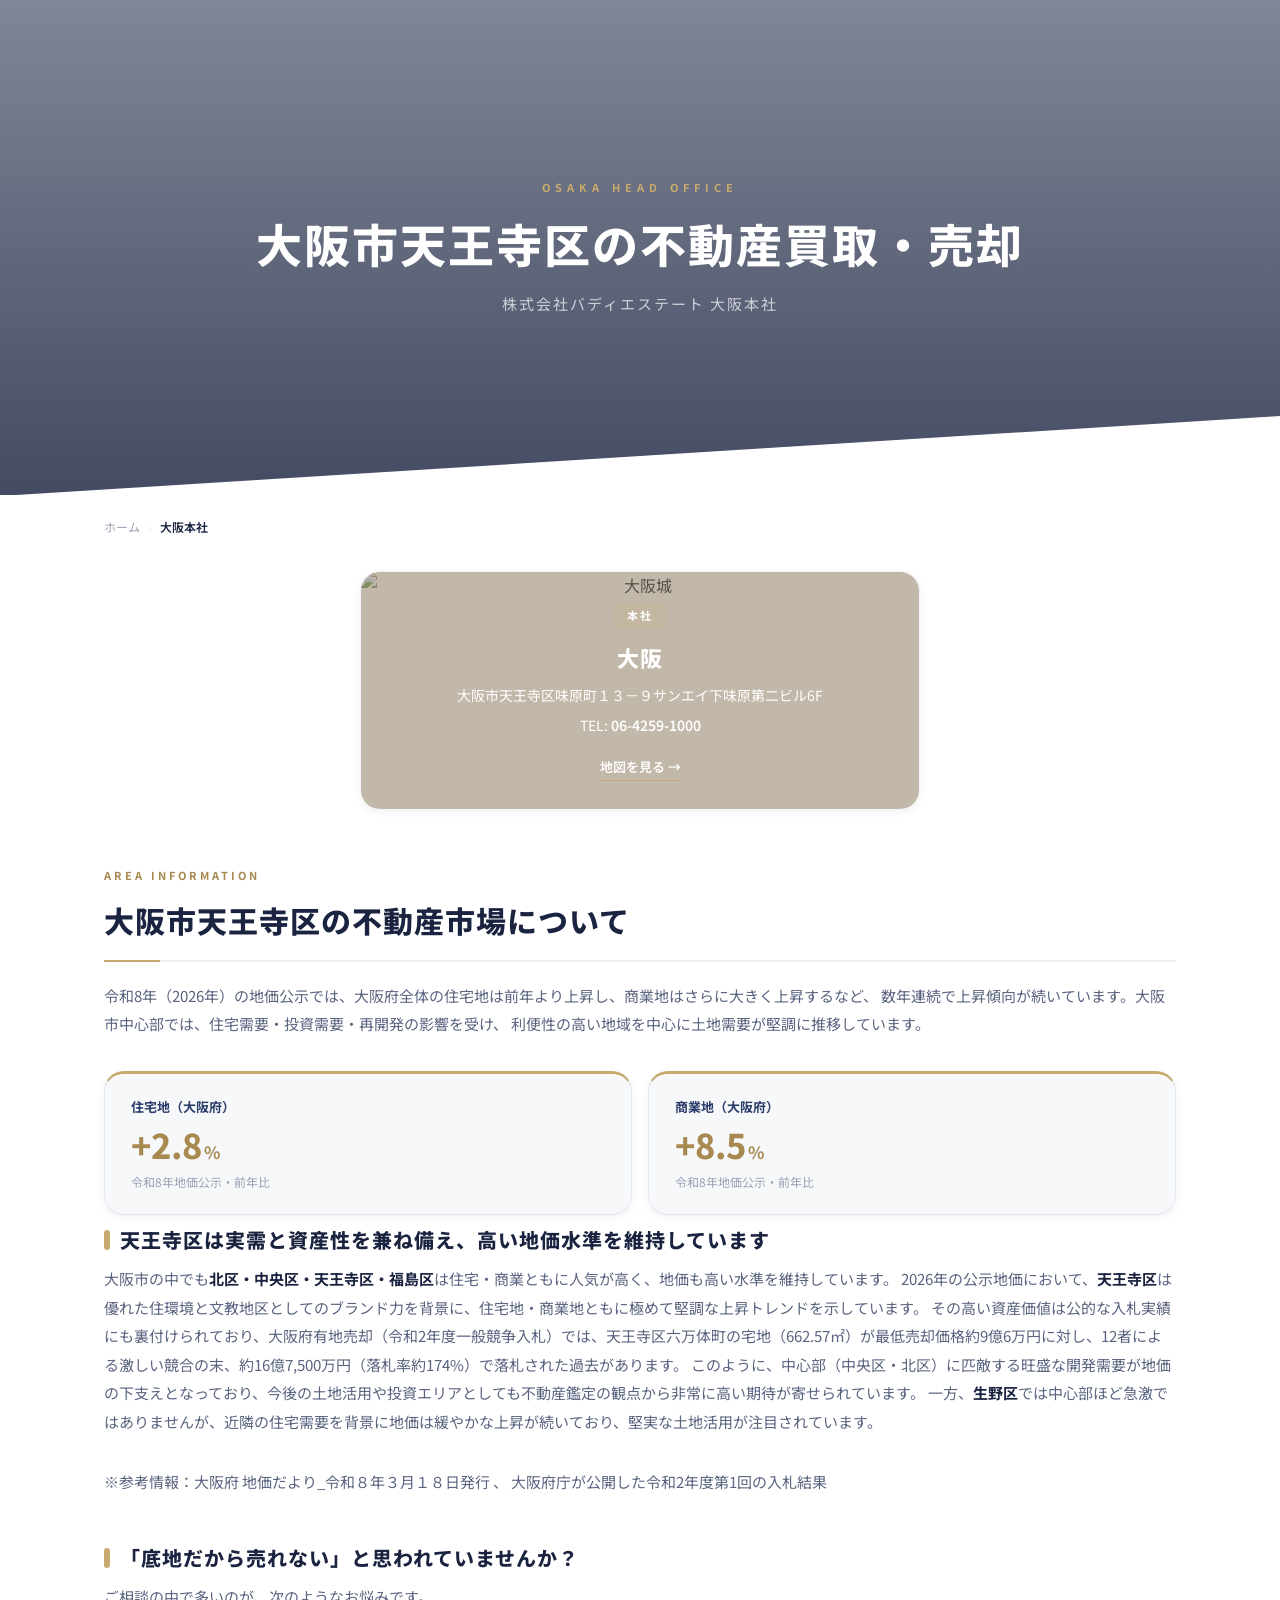
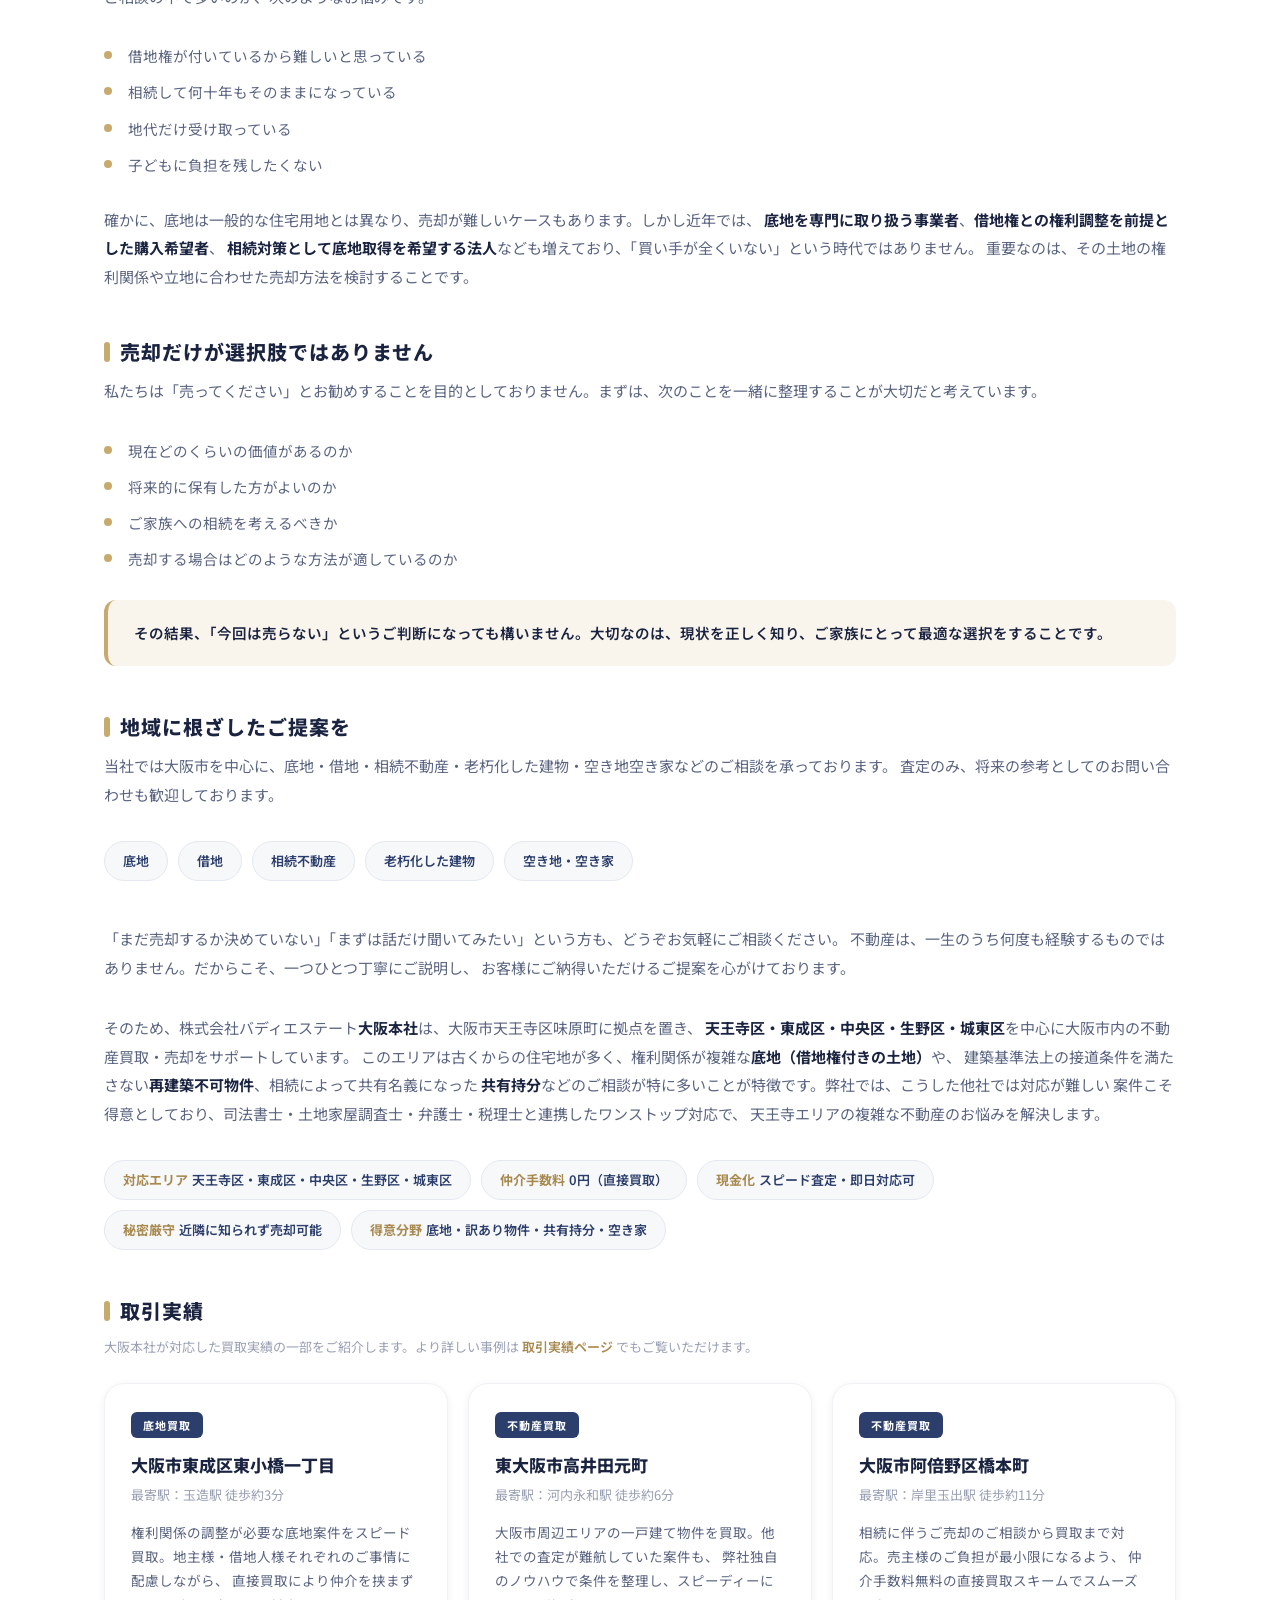
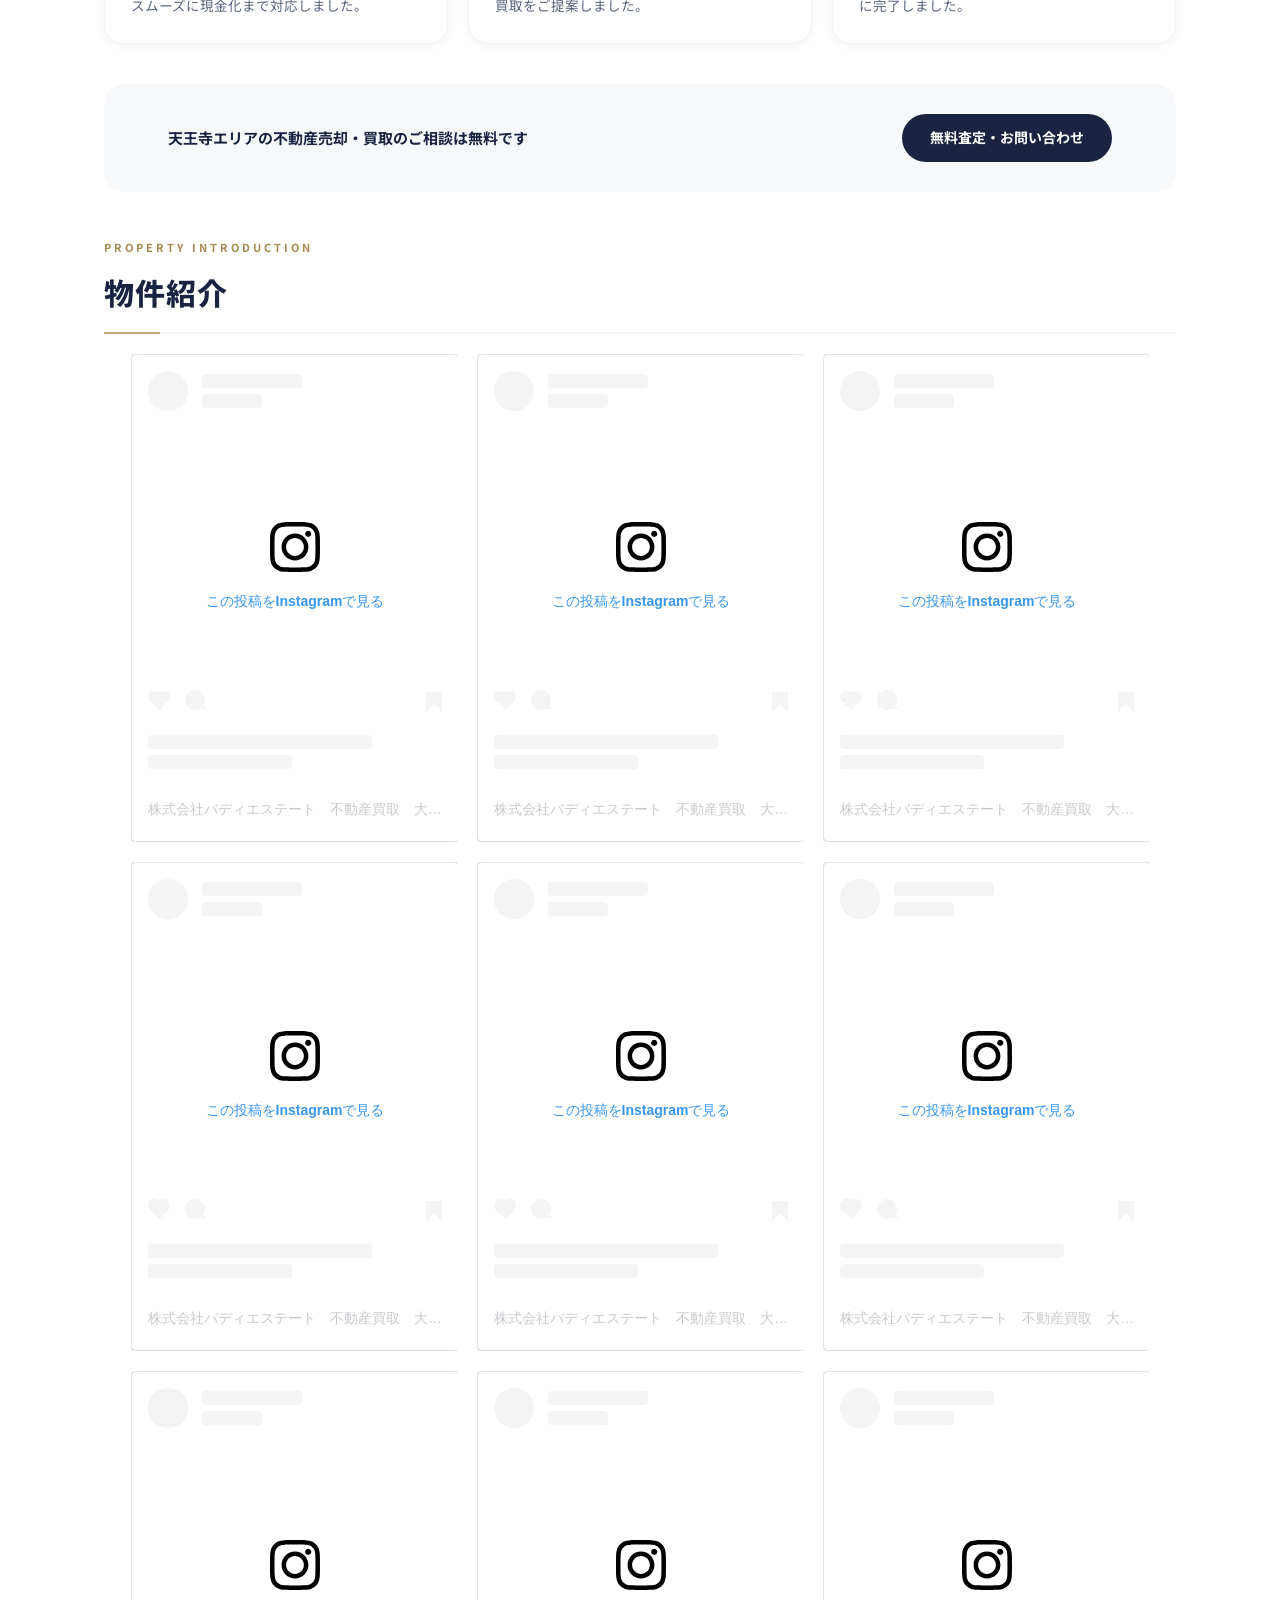
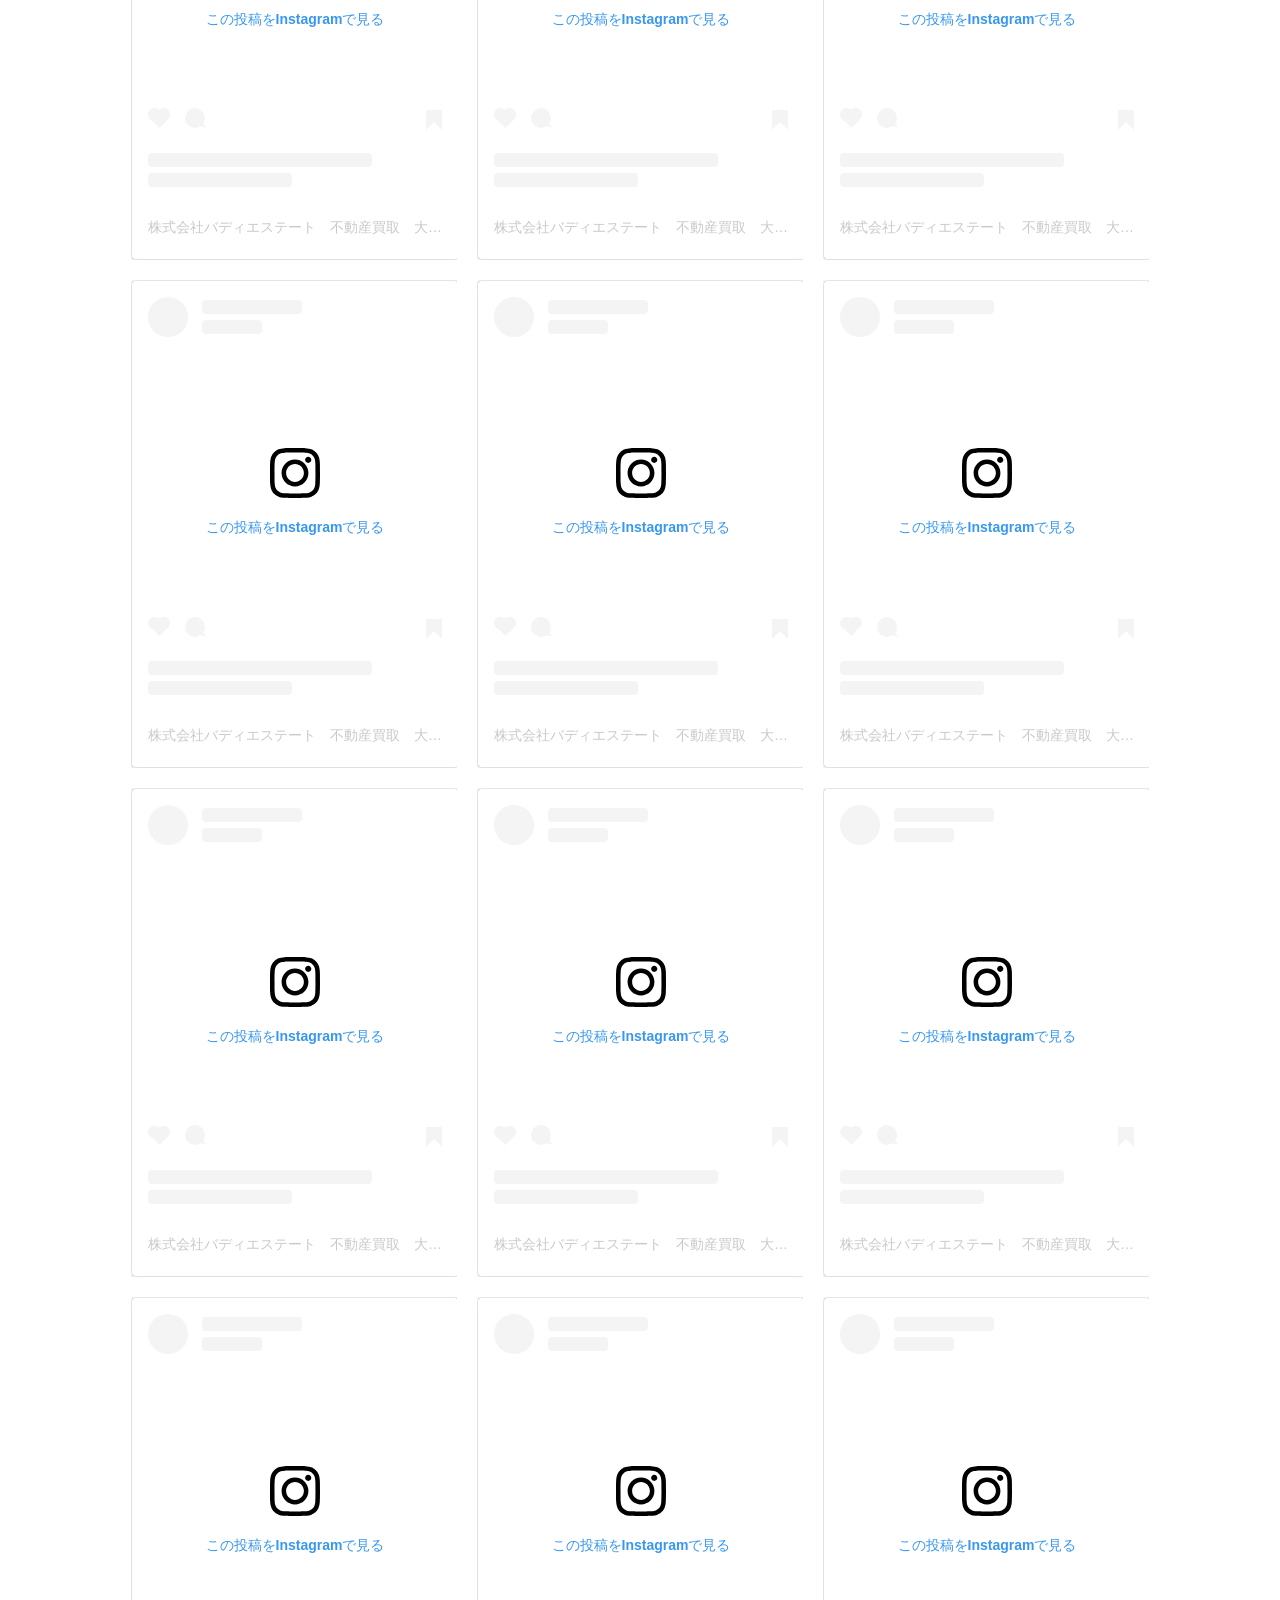
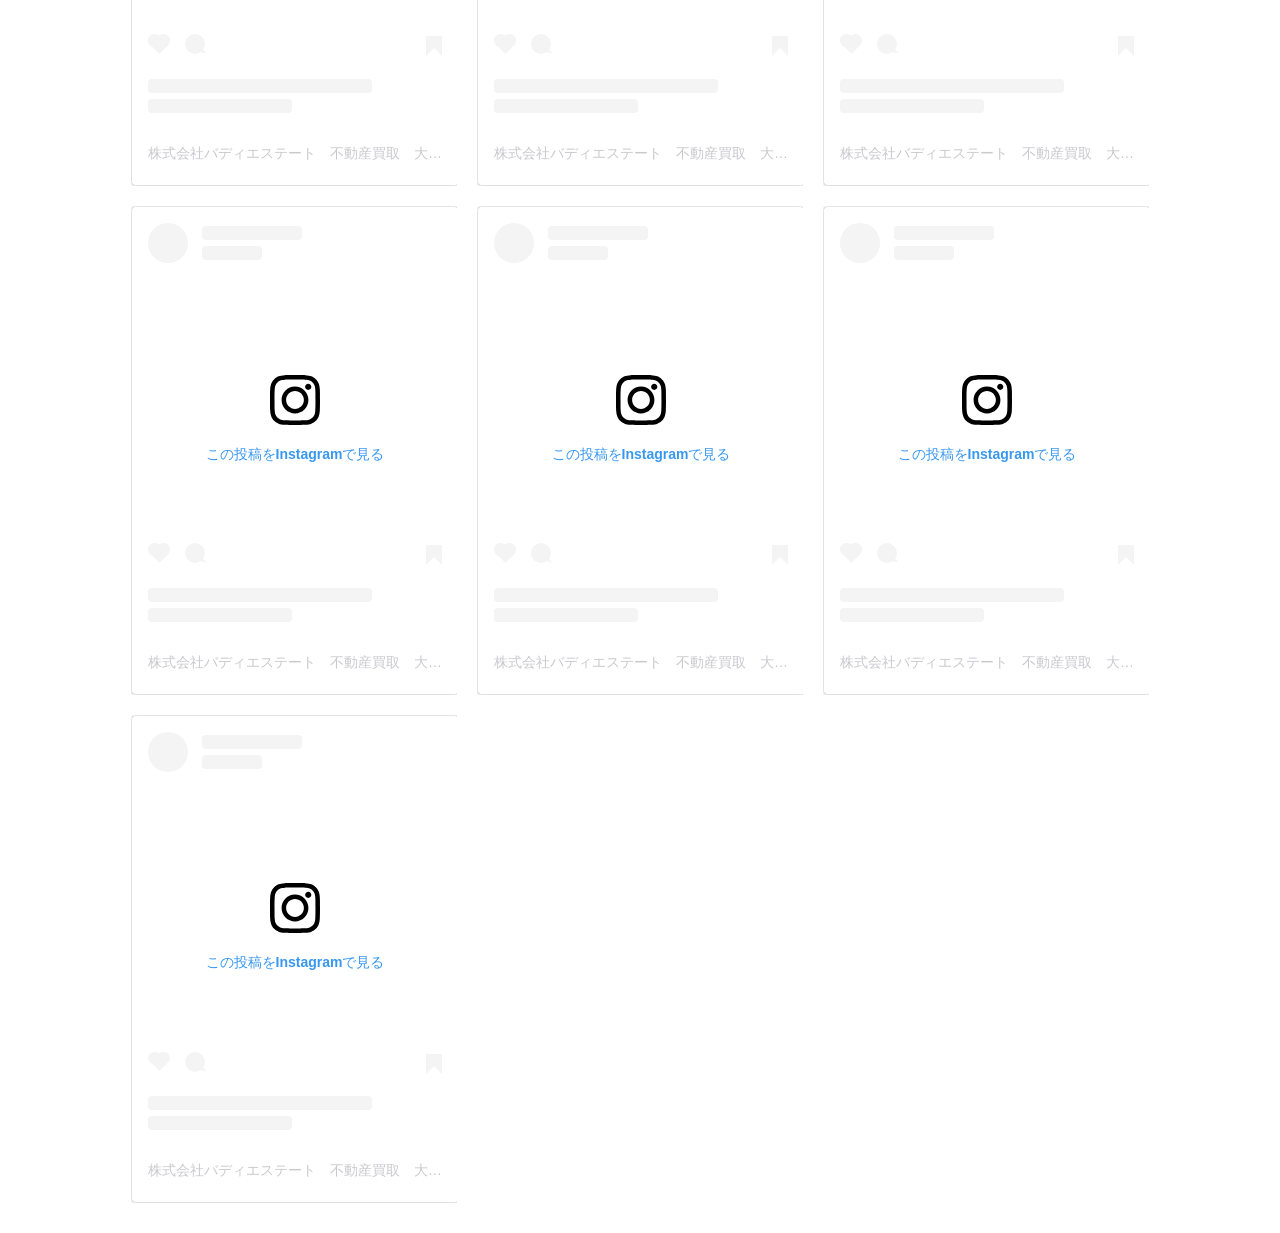
==== osaka_tennoji.html @ c956779f "Add files via upload" ====
<!DOCTYPE html>
<html lang="ja">

<head>
    <title>天王寺区の不動産買取・売却なら｜バディエステート大阪本社</title>
    <meta charset="UTF-8">
    <meta name="viewport" content="width=device-width, initial-scale=1.0">
    <meta name="description"
        content="大阪市天王寺区の株式会社バディエステート大阪本社。天王寺区・東成区・中央区・生野区・城東区を中心に、底地や訳あり物件、空き家などの不動産買取・売却をサポートします。仲介手数料0円、即日現金化、秘密厳守で対応いたします。">
    <meta property="og:url" content="https://buddy-estate.net/osaka/">
    <meta property="og:type" content="website">
    <meta property="og:title" content="大阪・天王寺で底地や訳あり不動産の買取なら、バディエステート大阪本社にお任せください">
    <meta property="og:description"
        content="天王寺区・東成区・中央区・生野区・城東区の不動産買取、売却のことなら株式会社バディエステート大阪本社へ。底地や訳あり物件も経験豊富なスタッフが対応します。">
    <meta property="og:site_name" content="株式会社バディエステート 大阪本社">
    <meta property="og:image"
        content="https://res.cloudinary.com/drjbzmxjo/image/upload/v1783505088/header_logo_share_v1_etqi0c.png">

    <!-- Google tag (gtag.js) -->
    <script async src="https://www.googletagmanager.com/gtag/js?id=G-GGK0ZENTBS"></script>
    <script>
        window.dataLayer = window.dataLayer || [];
        function gtag() { dataLayer.push(arguments); }
        gtag('js', new Date());
        gtag('config', 'G-GGK0ZENTBS');
    </script>

    <!-- 構造化データ: 大阪本社 + パンくずリスト -->
    <script type="application/ld+json">
    {
      "@context": "https://schema.org",
      "@graph": [
        {
          "@type": "RealEstateAgent",
          "name": "株式会社バディエステート 大阪本社",
          "image": "https://res.cloudinary.com/drjbzmxjo/image/upload/v1783505088/header_logo_share_v1_etqi0c.png",
          "url": "https://buddy-estate.net/osaka/",
          "telephone": "+81-6-4259-1000",
          "priceRange": "$$",
          "address": {
            "@type": "PostalAddress",
            "streetAddress": "天王寺区味原町13-9 サンエイ下味原第二ビル6F",
            "addressLocality": "大阪市",
            "addressRegion": "大阪府",
            "postalCode": "543-0023",
            "addressCountry": "JP"
          },
          "areaServed": [
            { "@type": "AdministrativeArea", "name": "大阪市天王寺区" },
            { "@type": "AdministrativeArea", "name": "大阪市東成区" },
            { "@type": "AdministrativeArea", "name": "大阪市中央区" },
            { "@type": "AdministrativeArea", "name": "大阪市生野区" },
            { "@type": "AdministrativeArea", "name": "大阪市城東区" }
          ],
          "parentOrganization": {
            "@type": "Organization",
            "name": "株式会社バディエステート",
            "url": "https://buddy-estate.net/"
          }
        },
        {
          "@type": "BreadcrumbList",
          "itemListElement": [
            { "@type": "ListItem", "position": 1, "name": "ホーム", "item": "https://buddy-estate.net/" },
            { "@type": "ListItem", "position": 2, "name": "大阪本社", "item": "https://buddy-estate.net/osaka/" }
          ]
        }
      ]
    }
    </script>

    <link rel="canonical" href="https://buddy-estate.net/osaka/">
    <link rel="icon" href="https://res.cloudinary.com/drjbzmxjo/image/upload/v1784261574/logo_arcegr.ico" sizes="any">
    <link rel="icon" type="image/png"
        href="https://res.cloudinary.com/drjbzmxjo/image/upload/v1783505088/header_logo_share_v1_etqi0c.png"
        sizes="32x32">
    <link rel="apple-touch-icon"
        href="https://res.cloudinary.com/drjbzmxjo/image/upload/v1783505088/header_logo_share_v1_etqi0c.png">

    <link rel="preconnect" href="https://fonts.gstatic.com" crossorigin>
    <link rel="stylesheet" href="../nar_footer.css">
    <link rel="stylesheet" href="branch.css">
    <link href="https://fonts.googleapis.com/css2?family=Noto+Sans+JP:wght@400;500;600;700&display=swap"
        rel="stylesheet">
</head>

<body>
    <!-- PAGE HERO -->

    <section class="page-hero">
        <div class="page-hero-content">
            <span class="page-hero-eyebrow" data-i18n="osaka_hero_eyebrow">OSAKA HEAD OFFICE</span>
            <h1 class="page-hero-title" data-i18n="osaka_hero_title">大阪市天王寺区の不動産買取・売却</h1>
            <p class="page-hero-sub" data-i18n="osaka_hero_sub">株式会社バディエステート 大阪本社</p>
        </div>
    </section>

    <!-- BREADCRUMB -->
    <div style="background: var(--color-bg); padding-top: 8px;">
        <div class="breadcrumb">
            <a href="/" data-i18n="company_breadcrumb_home">ホーム</a>
            <span class="breadcrumb-sep">›</span>
            <span class="breadcrumb-current">大阪本社</span>
        </div>
    </div>
    <!-- Branch Infor -->
    <div class="branch-info">
        <div class="branch-info-map-bg">
            <img src="https://res.cloudinary.com/drjbzmxjo/image/upload/v1782881532/concept_osakacastleresize_m5vloy.jpg"
                alt="大阪城">
        </div>
        <div class="branch-info-content">
            <span class="branch-info-badge">本社</span>
            <p class="branch-info-name">大阪</p>
            <p class="branch-info-address">大阪市天王寺区味原町１３－９サンエイ下味原第二ビル6F</p>
            <p class="branch-info-phone">TEL: <a href="tel:+81-6-4259-1000">06-4259-1000</a></p>
            <a href="#" target="_blank" rel="noopener" class="branch-info-maplink" id="branchInfoMapLink"
                data-i18n="store_map_link">地図を見る →</a>
        </div>
    </div>
    <main>
        <!-- ============================================
             H2: エリアの不動産情報
             ============================================ -->
        <section class="area-info-section">
            <span class="section-eyebrow">AREA INFORMATION</span>
            <h2 class="section-title">大阪市天王寺区の不動産市場について</h2>

            <!-- 2026年 地価動向・底地インサイト -->
            <div class="market-insight">
                <p class="area-info-lead">
                    令和8年（2026年）の地価公示では、大阪府全体の住宅地は前年より上昇し、商業地はさらに大きく上昇するなど、
                    数年連続で上昇傾向が続いています。大阪市中心部では、住宅需要・投資需要・再開発の影響を受け、
                    利便性の高い地域を中心に土地需要が堅調に推移しています。
                </p>

                <div class="market-stats">
                    <div class="market-stat-card">
                        <span class="market-stat-label">住宅地（大阪府）</span>
                        <span class="market-stat-value">+2.8<small>%</small></span>
                        <span class="market-stat-note">令和8年地価公示・前年比</span>
                    </div>
                    <div class="market-stat-card">
                        <span class="market-stat-label">商業地（大阪府）</span>
                        <span class="market-stat-value">+8.5<small>%</small></span>
                        <span class="market-stat-note">令和8年地価公示・前年比</span>
                    </div>
                </div>

                <h3 class="case-subtitle">天王寺区は実需と資産性を兼ね備え、高い地価水準を維持しています</h3>
                <p class="area-info-lead">
                    大阪市の中でも<strong>北区・中央区・天王寺区・福島区</strong>は住宅・商業ともに人気が高く、地価も高い水準を維持しています。
                    2026年の公示地価において、<strong>天王寺区</strong>は優れた住環境と文教地区としてのブランド力を背景に、住宅地・商業地ともに極めて堅調な上昇トレンドを示しています。
                    その高い資産価値は公的な入札実績にも裏付けられており、大阪府有地売却（令和2年度一般競争入札）では、天王寺区六万体町の宅地（662.57㎡）が最低売却価格約9億6万円に対し、12者による激しい競合の末、約16億7,500万円（落札率約174%）で落札された過去があります。
                    このように、中心部（中央区・北区）に匹敵する旺盛な開発需要が地価の下支えとなっており、今後の土地活用や投資エリアとしても不動産鑑定の観点から非常に高い期待が寄せられています。
                    一方、<strong>生野区</strong>では中心部ほど急激ではありませんが、近隣の住宅需要を背景に地価は緩やかな上昇が続いており、堅実な土地活用が注目されています。
                </p>
                <p class="area-info-lead">
                    ※参考情報：<a href="https://www.pref.osaka.lg.jp/documents/7224/chikadayori102.pdf" target="_blank">大阪府
                        地価だより_令和８年３月１８日発行</a>
                    、 <a href="https://www.pref.osaka.lg.jp/o050050/kanzai/baikyakutou/r02_kekka.html"
                        target="_blank">大阪府庁が公開した令和2年度第1回の入札結果</a>
                </p>
                <h3 class="case-subtitle">「底地だから売れない」と思われていませんか？</h3>
                <p class="area-info-lead">ご相談の中で多いのが、次のようなお悩みです。</p>
                <ul class="insight-list">
                    <li>借地権が付いているから難しいと思っている</li>
                    <li>相続して何十年もそのままになっている</li>
                    <li>地代だけ受け取っている</li>
                    <li>子どもに負担を残したくない</li>
                </ul>
                <p class="area-info-lead">
                    確かに、底地は一般的な住宅用地とは異なり、売却が難しいケースもあります。しかし近年では、
                    <strong>底地を専門に取り扱う事業者</strong>、<strong>借地権との権利調整を前提とした購入希望者</strong>、
                    <strong>相続対策として底地取得を希望する法人</strong>なども増えており、「買い手が全くいない」という時代ではありません。
                    重要なのは、その土地の権利関係や立地に合わせた売却方法を検討することです。
                </p>

                <h3 class="case-subtitle">売却だけが選択肢ではありません</h3>
                <p class="area-info-lead">
                    私たちは「売ってください」とお勧めすることを目的としておりません。まずは、次のことを一緒に整理することが大切だと考えています。
                </p>
                <ul class="insight-list">
                    <li>現在どのくらいの価値があるのか</li>
                    <li>将来的に保有した方がよいのか</li>
                    <li>ご家族への相続を考えるべきか</li>
                    <li>売却する場合はどのような方法が適しているのか</li>
                </ul>
                <blockquote class="insight-highlight">
                    その結果、「今回は売らない」というご判断になっても構いません。大切なのは、現状を正しく知り、ご家族にとって最適な選択をすることです。
                </blockquote>

                <h3 class="case-subtitle">地域に根ざしたご提案を</h3>
                <p class="area-info-lead">
                    当社では大阪市を中心に、底地・借地・相続不動産・老朽化した建物・空き地空き家などのご相談を承っております。
                    査定のみ、将来の参考としてのお問い合わせも歓迎しております。
                </p>
                <div class="area-feature-list">
                    <span class="area-feature-chip">底地</span>
                    <span class="area-feature-chip">借地</span>
                    <span class="area-feature-chip">相続不動産</span>
                    <span class="area-feature-chip">老朽化した建物</span>
                    <span class="area-feature-chip">空き地・空き家</span>
                </div>
                <p class="area-info-lead">
                    「まだ売却するか決めていない」「まずは話だけ聞いてみたい」という方も、どうぞお気軽にご相談ください。
                    不動産は、一生のうち何度も経験するものではありません。だからこそ、一つひとつ丁寧にご説明し、
                    お客様にご納得いただけるご提案を心がけております。
                </p>
            </div>

            <p class="area-info-lead">
                そのため、株式会社バディエステート<strong>大阪本社</strong>は、大阪市天王寺区味原町に拠点を置き、
                <strong>天王寺区・東成区・中央区・生野区・城東区</strong>を中心に大阪市内の不動産買取・売却をサポートしています。
                このエリアは古くからの住宅地が多く、権利関係が複雑な<strong>底地（借地権付きの土地）</strong>や、
                建築基準法上の接道条件を満たさない<strong>再建築不可物件</strong>、相続によって共有名義になった
                <strong>共有持分</strong>などのご相談が特に多いことが特徴です。弊社では、こうした他社では対応が難しい
                案件こそ得意としており、司法書士・土地家屋調査士・弁護士・税理士と連携したワンストップ対応で、
                天王寺エリアの複雑な不動産のお悩みを解決します。
            </p>

            <div class="area-feature-list">
                <span class="area-feature-chip"><strong>対応エリア</strong>天王寺区・東成区・中央区・生野区・城東区</span>
                <span class="area-feature-chip"><strong>仲介手数料</strong>0円（直接買取）</span>
                <span class="area-feature-chip"><strong>現金化</strong>スピード査定・即日対応可</span>
                <span class="area-feature-chip"><strong>秘密厳守</strong>近隣に知られず売却可能</span>
                <span class="area-feature-chip"><strong>得意分野</strong>底地・訳あり物件・共有持分・空き家</span>
            </div>

            <!-- H3: 取引実績 -->
            <h3 class="case-subtitle">取引実績</h3>
            <p class="case-subtitle-note">
                大阪本社が対応した買取実績の一部をご紹介します。より詳しい事例は
                <a href="/acch/" style="color: var(--color-accent-dark); font-weight: 600;">取引実績ページ</a>
                でもご覧いただけます。
            </p>

            <div class="case-grid">
                <article class="case-card">
                    <span class="case-card-tag">底地買取</span>
                    <p class="case-card-area">大阪市東成区東小橋一丁目</p>
                    <p class="case-card-station">最寄駅：玉造駅 徒歩約3分</p>
                    <p class="case-card-desc">
                        権利関係の調整が必要な底地案件をスピード買取。地主様・借地人様それぞれのご事情に配慮しながら、
                        直接買取により仲介を挟まずスムーズに現金化まで対応しました。
                    </p>
                </article>

                <article class="case-card">
                    <span class="case-card-tag">不動産買取</span>
                    <p class="case-card-area">東大阪市高井田元町</p>
                    <p class="case-card-station">最寄駅：河内永和駅 徒歩約6分</p>
                    <p class="case-card-desc">
                        大阪市周辺エリアの一戸建て物件を買取。他社での査定が難航していた案件も、
                        弊社独自のノウハウで条件を整理し、スピーディーに買取をご提案しました。
                    </p>
                </article>

                <article class="case-card">
                    <span class="case-card-tag">不動産買取</span>
                    <p class="case-card-area">大阪市阿倍野区橋本町</p>
                    <p class="case-card-station">最寄駅：岸里玉出駅 徒歩約11分</p>
                    <p class="case-card-desc">
                        相続に伴うご売却のご相談から買取まで対応。売主様のご負担が最小限になるよう、
                        仲介手数料無料の直接買取スキームでスムーズに完了しました。
                    </p>
                </article>
            </div>

            <div class="area-cta">
                <span class="area-cta-text">天王寺エリアの不動産売却・買取のご相談は無料です</span>
                <a href="/QA/?type=seller" class="area-cta-btn">無料査定・お問い合わせ</a>
            </div>
        </section>

        <!-- ============================================
             H2: 物件紹介 (Instagram feed)
             ============================================ -->
        <section class="property-section">
            <span class="section-eyebrow">PROPERTY INTRODUCTION</span>
            <h2 class="section-title">物件紹介</h2>
            <div class="content_div" id="instagramFeed"></div>
        </section>
    </main>

    <script src="../i18n.js"></script>
    <script src="../nar_footer.js"></script>
    <script src="osaka_insta_database.js"></script>
    <script src="branch.js"></script>
    <script async src="//www.instagram.com/embed.js"></script>
</body>

</html>
---- branch.css ----
:root {
    --color-bg: #ffffff;
    --color-bg-soft: #f7f8fa;
    --color-bg-muted: #f0f2f5;
    --color-navy: #1a2340;
    --color-navy-mid: #2c3e6b;
    --color-navy-light: #4a5a8a;
    --color-accent: #c8a96e;
    --color-accent-dark: #a88a50;
    --color-accent-soft: rgba(200, 169, 110, 0.12);
    --color-text-main: #1a2340;
    --color-text-sub: #5a6480;
    --color-text-muted: #9aa0b4;
    --color-border: #e4e8f0;
    --color-border-soft: #f0f2f5;
    --color-white: #ffffff;
    --font-main: 'Noto Sans JP', 'Hiragino Kaku Gothic ProN', Meiryo, sans-serif;
    --section-pad-y: 30px;
    --section-pad-x: clamp(20px, 5vw, 80px);
    --container-max: 1200px;
    --radius-sm: 6px;
    --radius-md: 12px;
    --radius-lg: 20px;
    --radius-xl: 32px;
    --shadow-sm: 0 2px 8px rgba(26, 35, 64, 0.06);
    --shadow-md: 0 4px 20px rgba(26, 35, 64, 0.10);
    --shadow-lg: 0 8px 40px rgba(26, 35, 64, 0.14);
    --ease: cubic-bezier(0.22, 1, 0.36, 1);
    --duration: 0.4s;
}

/* ============================================
    Reset & Base
    ============================================ */
*,
*::before,
*::after {
    margin: 0;
    padding: 0;
    box-sizing: border-box;
}

html {
    scroll-behavior: smooth;
    -webkit-font-smoothing: antialiased;
}

body {
    font-family: var(--font-main);
    color: var(--color-text-main);
    background: var(--color-bg);
    line-height: 1.7;
    overflow-x: hidden;
}

img {
    max-width: 100%;
    display: block;
}

a {
    text-decoration: none;
    color: inherit;
}

ul {
    list-style: none;
}

button {
    font-family: var(--font-main);
    cursor: pointer;
}

/* ===== HERO ===== */
.page-hero {
    height: 55vh;
    min-height: 320px;
    position: relative;
    display: flex;
    flex-direction: column;
    align-items: center;
    justify-content: center;
    overflow: hidden;
    background-image: url('https://res.cloudinary.com/drjbzmxjo/image/upload/v1782881532/concept_osakacastleresize_m5vloy.jpg');
    background-size: cover;
    background-position: center center;
    background-repeat: no-repeat;
}

.page-hero::after {
    content: '';
    position: absolute;
    inset: 0;
    background: linear-gradient(to bottom, rgba(26, 35, 64, 0.55) 0%, rgba(26, 35, 64, 0.82) 100%);
    z-index: 1;
}

.page-hero::before {
    content: '';
    position: absolute;
    bottom: -1px;
    left: 0;
    width: 100%;
    height: 80px;
    background: var(--color-bg);
    clip-path: polygon(0 100%, 100% 0%, 100% 100%);
    z-index: 3;
}

.page-hero-content {
    position: relative;
    z-index: 2;
    text-align: center;
    padding: 0 20px;
}

.page-hero-eyebrow {
    font-size: 11px;
    font-weight: 700;
    letter-spacing: 5px;
    text-transform: uppercase;
    color: var(--color-accent);
    margin-bottom: 14px;
    display: block;
    opacity: 0;
    animation: fadeUp 0.7s var(--ease) forwards 0.2s;
}

.page-hero-title {
    font-size: clamp(26px, 4.2vw, 46px);
    font-weight: 800;
    color: var(--color-white);
    letter-spacing: 2px;
    line-height: 1.4;
    opacity: 0;
    animation: fadeUp 0.7s var(--ease) forwards 0.4s;
}

.page-hero-sub {
    margin-top: 16px;
    font-size: clamp(13px, 1.5vw, 15px);
    color: rgba(255, 255, 255, 0.7);
    letter-spacing: 2px;
    opacity: 0;
    animation: fadeUp 0.7s var(--ease) forwards 0.6s;
}

@keyframes fadeUp {
    to {
        opacity: 1;
        transform: translateY(0);
    }
}

/* ===== Branch Infor ===== */
.branch-info {
    max-width: 560px;
    margin: 0 auto 20px;
    padding: 28px var(--section-pad-x);
    background: var(--color-bg-soft);
    border: 1px solid var(--color-border-soft);
    border-radius: var(--radius-lg);
    box-shadow: var(--shadow-sm);
    text-align: center;
    position: relative;
    overflow: hidden;
    max-height: 480px;
    opacity: 1;
    transform: translateY(0);
    transition: opacity 0.35s var(--ease),
        transform 0.35s var(--ease),
        max-height 0.4s var(--ease),
        margin 0.35s var(--ease),
        padding 0.35s var(--ease);
}

.branch-info.is-hidden {
    max-height: 0;
    opacity: 0;
    transform: translateY(-10px);
    margin-top: 0;
    margin-bottom: 0;
    padding-top: 0;
    padding-bottom: 0;
    pointer-events: none;
}


.branch-info-map-bg {
    position: absolute;
    inset: 0;
    z-index: 0;
    pointer-events: none;
}

.branch-info-map-bg img {
    position: absolute;
    inset: 0;
    width: 100%;
    height: 100%;
    object-fit: cover;
    filter: saturate(0.7) brightness(1.05);
    transition: opacity 0.5s ease;
}

.branch-info-map-bg img.is-loaded {
    opacity: 1;
}

.branch-info-map-bg::after {
    content: '';
    position: absolute;
    inset: 0;
    background: rgba(142, 122, 90, 0.5);
}

.branch-info-content {
    position: relative;
    z-index: 1;
}


.branch-info-badge {
    display: inline-block;
    font-size: 11px;
    font-weight: 700;
    letter-spacing: 2px;
    color: var(--color-white);
    background: var(--color-accent-soft);
    padding: 4px 14px;
    border-radius: var(--radius-sm);
    margin-bottom: 10px;
    z-index: 2;
}

.branch-info-name {
    font-size: 22px;
    font-weight: 800;
    color: var(--color-white);
    letter-spacing: 1px;
    margin-bottom: 8px;
    z-index: 2;
}

.branch-info-address {
    font-size: 14px;
    color: var(--color-white);
    line-height: 1.7;
    margin-bottom: 6px;
    z-index: 2;
}

.branch-info-phone {
    font-size: 14px;
    color: var(--color-white);
    margin-bottom: 14px;
    z-index: 2;
}

.branch-info-phone a {
    color: var(--color-white);
    font-weight: 600;
}

.branch-info-maplink {
    display: inline-block;
    font-size: 13px;
    font-weight: 600;
    color: var(--color-white);
    border-bottom: 1px solid var(--color-accent);
    padding-bottom: 2px;
    transition: color 0.2s;
    z-index: 2;
}

.branch-info-maplink:hover {
    color: var(--color-navy);
    border-color: var(--color-navy);
    z-index: 2;
}

/* ===== BREADCRUMB ===== */
.breadcrumb {
    background: var(--color-bg);
    padding: 14px var(--section-pad-x);
    max-width: var(--container-max);
    margin: 0 auto 20px;
    display: flex;
    align-items: center;
    gap: 8px;
    font-size: 12px;
    color: var(--color-text-muted);
}

.breadcrumb a {
    color: var(--color-text-muted);
    transition: color 0.2s;
}

.breadcrumb a:hover {
    color: var(--color-accent);
}

.breadcrumb-sep {
    color: var(--color-border);
}

.breadcrumb-current {
    color: var(--color-navy);
    font-weight: 600;
}

/* ============================================
    AREA INFO SECTION (エリアの不動産情報)
    ============================================ */
.area-info-section {
    max-width: var(--container-max);
    margin: 0 auto;
    padding: var(--section-pad-y) var(--section-pad-x) 20px;
}

.section-eyebrow {
    display: inline-block;
    font-size: 11px;
    font-weight: 700;
    letter-spacing: 3px;
    color: var(--color-accent-dark);
    text-transform: uppercase;
    margin-bottom: 10px;
}

.section-title {
    font-size: clamp(22px, 3vw, 30px);
    font-weight: 800;
    color: var(--color-navy);
    letter-spacing: 1px;
    margin-bottom: 20px;
    padding-bottom: 14px;
    border-bottom: 2px solid var(--color-border-soft);
    position: relative;
}

.section-title::after {
    content: '';
    position: absolute;
    left: 0;
    bottom: -2px;
    width: 56px;
    height: 2px;
    background: var(--color-accent);
}

.area-info-lead {
    font-size: 15px;
    color: var(--color-text-sub);
    line-height: 1.9;
    max-width: 1500px;
    margin-bottom: 32px;
}

.area-info-lead strong {
    color: var(--color-navy);
    font-weight: 700;
}

/* Feature chips (対応エリア / 強み) */
.area-feature-list {
    display: flex;
    flex-wrap: wrap;
    gap: 10px;
    margin-bottom: 44px;
}

.area-feature-chip {
    font-size: 13px;
    font-weight: 600;
    color: var(--color-navy-mid);
    background: var(--color-bg-soft);
    border: 1px solid var(--color-border);
    padding: 8px 18px;
    border-radius: 999px;
}

.area-feature-chip strong {
    color: var(--color-accent-dark);
    margin-right: 4px;
}

/* ===== 市場インサイト (Market insight block) ===== */
.market-insight {
    margin-bottom: 12px;
}

.market-insight h3.case-subtitle {
    margin-top: 44px;
}

.market-insight h3.case-subtitle:first-of-type {
    margin-top: 4px;
}

.market-stats {
    display: flex;
    flex-wrap: wrap;
    gap: 16px;
    margin: 0 0 8px;
}

.market-stat-card {
    flex: 1 1 220px;
    background: var(--color-bg-soft);
    border: 1px solid var(--color-border);
    border-top: 3px solid var(--color-accent);
    border-radius: var(--radius-lg);
    padding: 22px 26px;
    box-shadow: var(--shadow-sm);
}

.market-stat-label {
    display: block;
    font-size: 13px;
    font-weight: 700;
    color: var(--color-navy-mid);
    margin-bottom: 10px;
}

.market-stat-value {
    display: block;
    font-size: 34px;
    font-weight: 800;
    color: var(--color-accent-dark);
    line-height: 1;
}

.market-stat-value small {
    font-size: 17px;
    font-weight: 700;
    margin-left: 2px;
}

.market-stat-note {
    display: block;
    font-size: 12px;
    color: var(--color-text-muted);
    margin-top: 10px;
}

.insight-list {
    display: flex;
    flex-direction: column;
    gap: 10px;
    margin: 0 0 28px;
}

.insight-list li {
    position: relative;
    padding-left: 24px;
    font-size: 14.5px;
    color: var(--color-text-sub);
    line-height: 1.8;
}

.insight-list li::before {
    content: '';
    position: absolute;
    left: 0;
    top: 8px;
    width: 8px;
    height: 8px;
    border-radius: 50%;
    background: var(--color-accent);
}

.insight-highlight {
    margin: 4px 0 32px;
    padding: 20px 26px;
    background: var(--color-accent-soft);
    border-left: 4px solid var(--color-accent);
    border-radius: var(--radius-md);
    font-size: 14.5px;
    font-weight: 600;
    color: var(--color-navy);
    line-height: 1.8;
}

@media (max-width: 640px) {
    .market-stats {
        flex-direction: column;
    }

    .market-stat-card {
        max-height: 120px;
        padding: 5px 5px 10px 10px;
    }

}

/* ===== 取引実績 (Case highlights) ===== */
.case-subtitle {
    font-size: 20px;
    font-weight: 800;
    color: var(--color-navy);
    letter-spacing: 1px;
    margin-bottom: 8px;
    display: flex;
    align-items: center;
    gap: 10px;
}

.case-subtitle::before {
    content: '';
    width: 6px;
    height: 20px;
    background: var(--color-accent);
    border-radius: 3px;
    display: inline-block;
}

.case-subtitle-note {
    font-size: 13px;
    color: var(--color-text-muted);
    margin-bottom: 24px;
}

.case-grid {
    display: grid;
    grid-template-columns: repeat(auto-fit, minmax(260px, 1fr));
    gap: 20px;
    margin-bottom: 8px;
}

.case-card {
    background: var(--color-white);
    border: 1px solid var(--color-border-soft);
    border-radius: var(--radius-lg);
    box-shadow: var(--shadow-sm);
    padding: 26px;
    transition: transform var(--duration) var(--ease), box-shadow var(--duration) var(--ease);
}

.case-card:hover {
    transform: translateY(-4px);
    box-shadow: var(--shadow-md);
}

.case-card-tag {
    display: inline-block;
    font-size: 11px;
    font-weight: 700;
    letter-spacing: 1px;
    color: var(--color-white);
    background: var(--color-navy-mid);
    padding: 4px 12px;
    border-radius: var(--radius-sm);
    margin-bottom: 14px;
}

.case-card-area {
    font-size: 17px;
    font-weight: 800;
    color: var(--color-navy);
    margin-bottom: 6px;
    line-height: 1.5;
}

.case-card-station {
    font-size: 13px;
    color: var(--color-text-muted);
    margin-bottom: 14px;
}

.case-card-desc {
    font-size: 13.5px;
    color: var(--color-text-sub);
    line-height: 1.8;
}

/* CTA block */
.area-cta {
    margin-top: 40px;
    background: var(--color-bg-soft);
    border-radius: var(--radius-lg);
    padding: 30px var(--section-pad-x);
    display: flex;
    flex-wrap: wrap;
    align-items: center;
    justify-content: space-between;
    gap: 20px;
}

.area-cta-text {
    font-size: 15px;
    color: var(--color-navy);
    font-weight: 700;
}

.area-cta-btn {
    display: inline-block;
    background: var(--color-navy);
    color: var(--color-white) !important;
    font-size: 14px;
    font-weight: 700;
    padding: 12px 28px;
    border-radius: 999px;
    transition: background 0.25s var(--ease);
    white-space: nowrap;
}

.area-cta-btn:hover {
    background: var(--color-accent-dark);
}

/* ============================================
    物件紹介 (Instagram feed section)
    ============================================ */
.property-section {
    max-width: var(--container-max);
    margin: 0 auto;
    padding: 20px var(--section-pad-x) var(--section-pad-y);
}

.content_div {
    display: grid;
    grid-template-columns: repeat(auto-fill, minmax(240px, 326px));
    gap: 20px;
    justify-content: center;
}

.content_box {
    width: 100%;
    height: auto;
    overflow: hidden;
}

.property-empty {
    text-align: center;
    color: var(--color-text-muted);
    font-size: 14px;
    padding: 40px 0;
}

@media (max-width: 640px) {
    .area-cta {
        flex-direction: column;
        align-items: flex-start;
    }
}
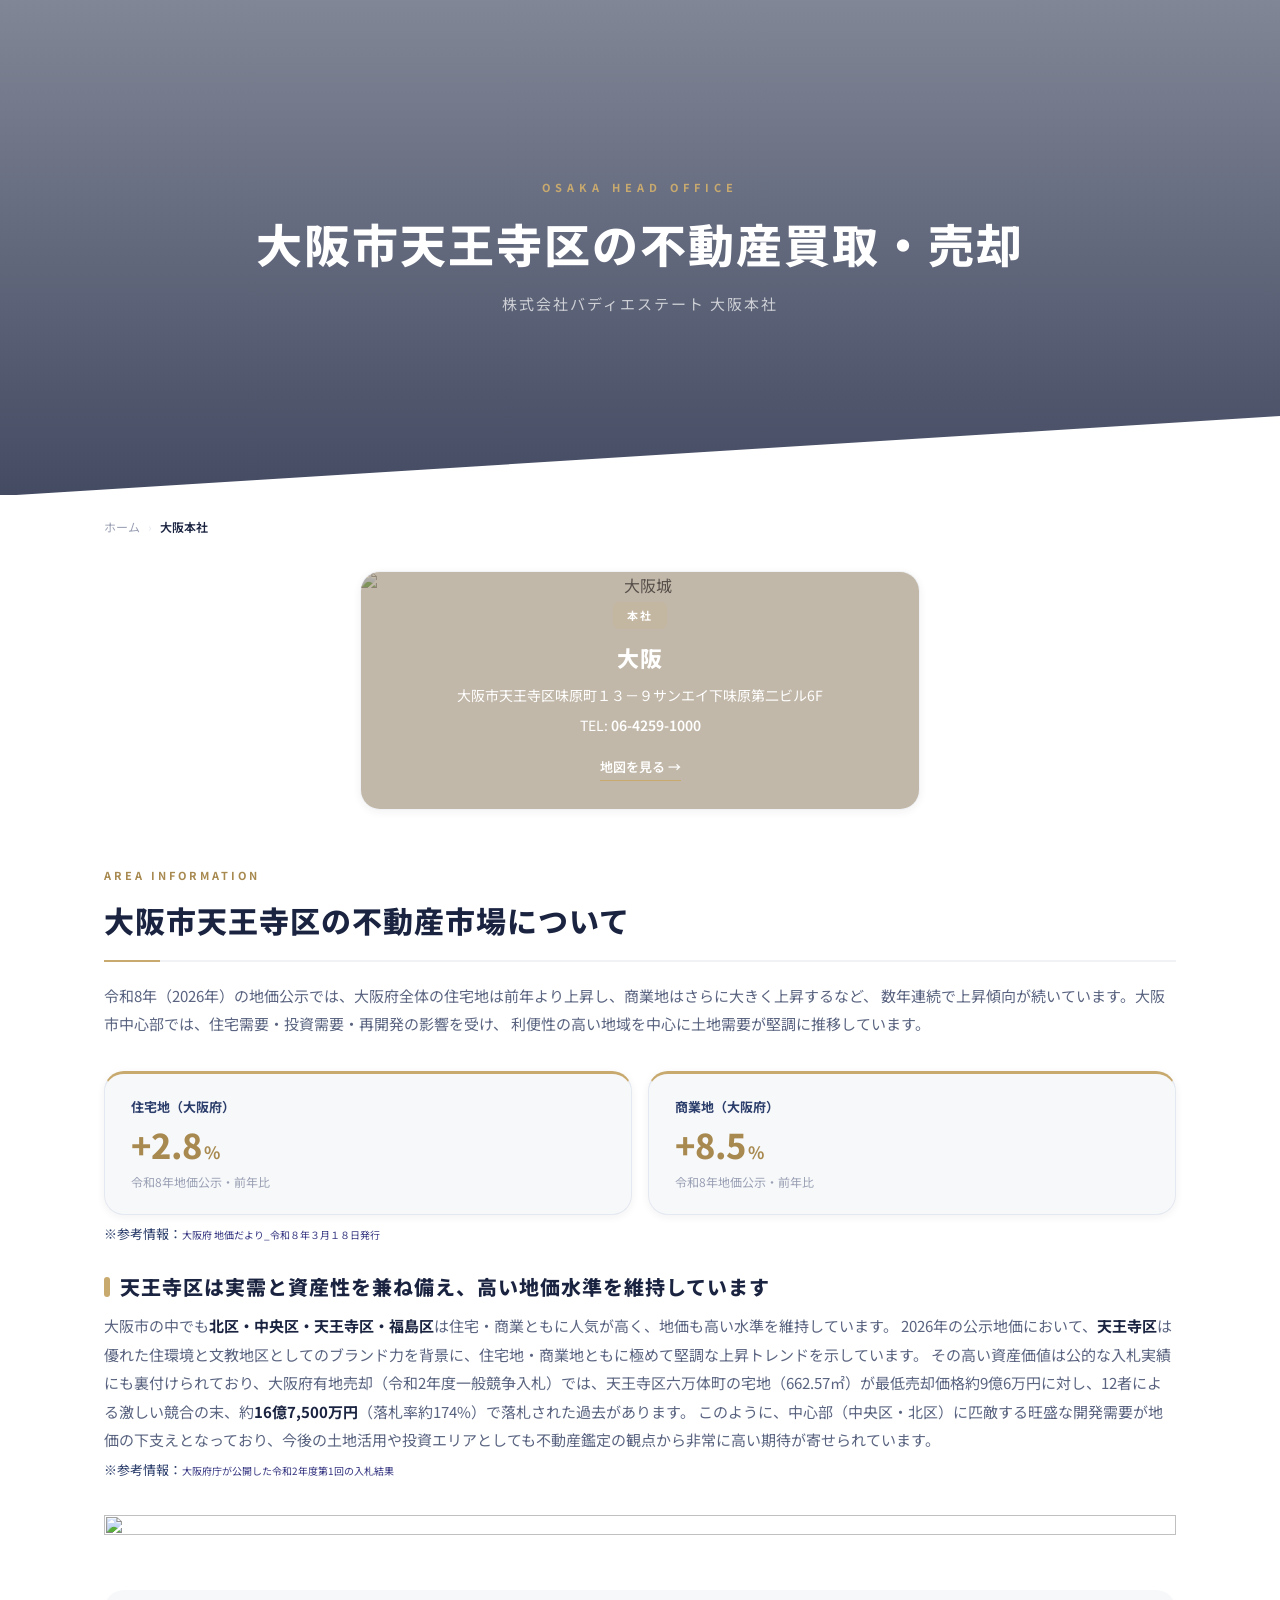
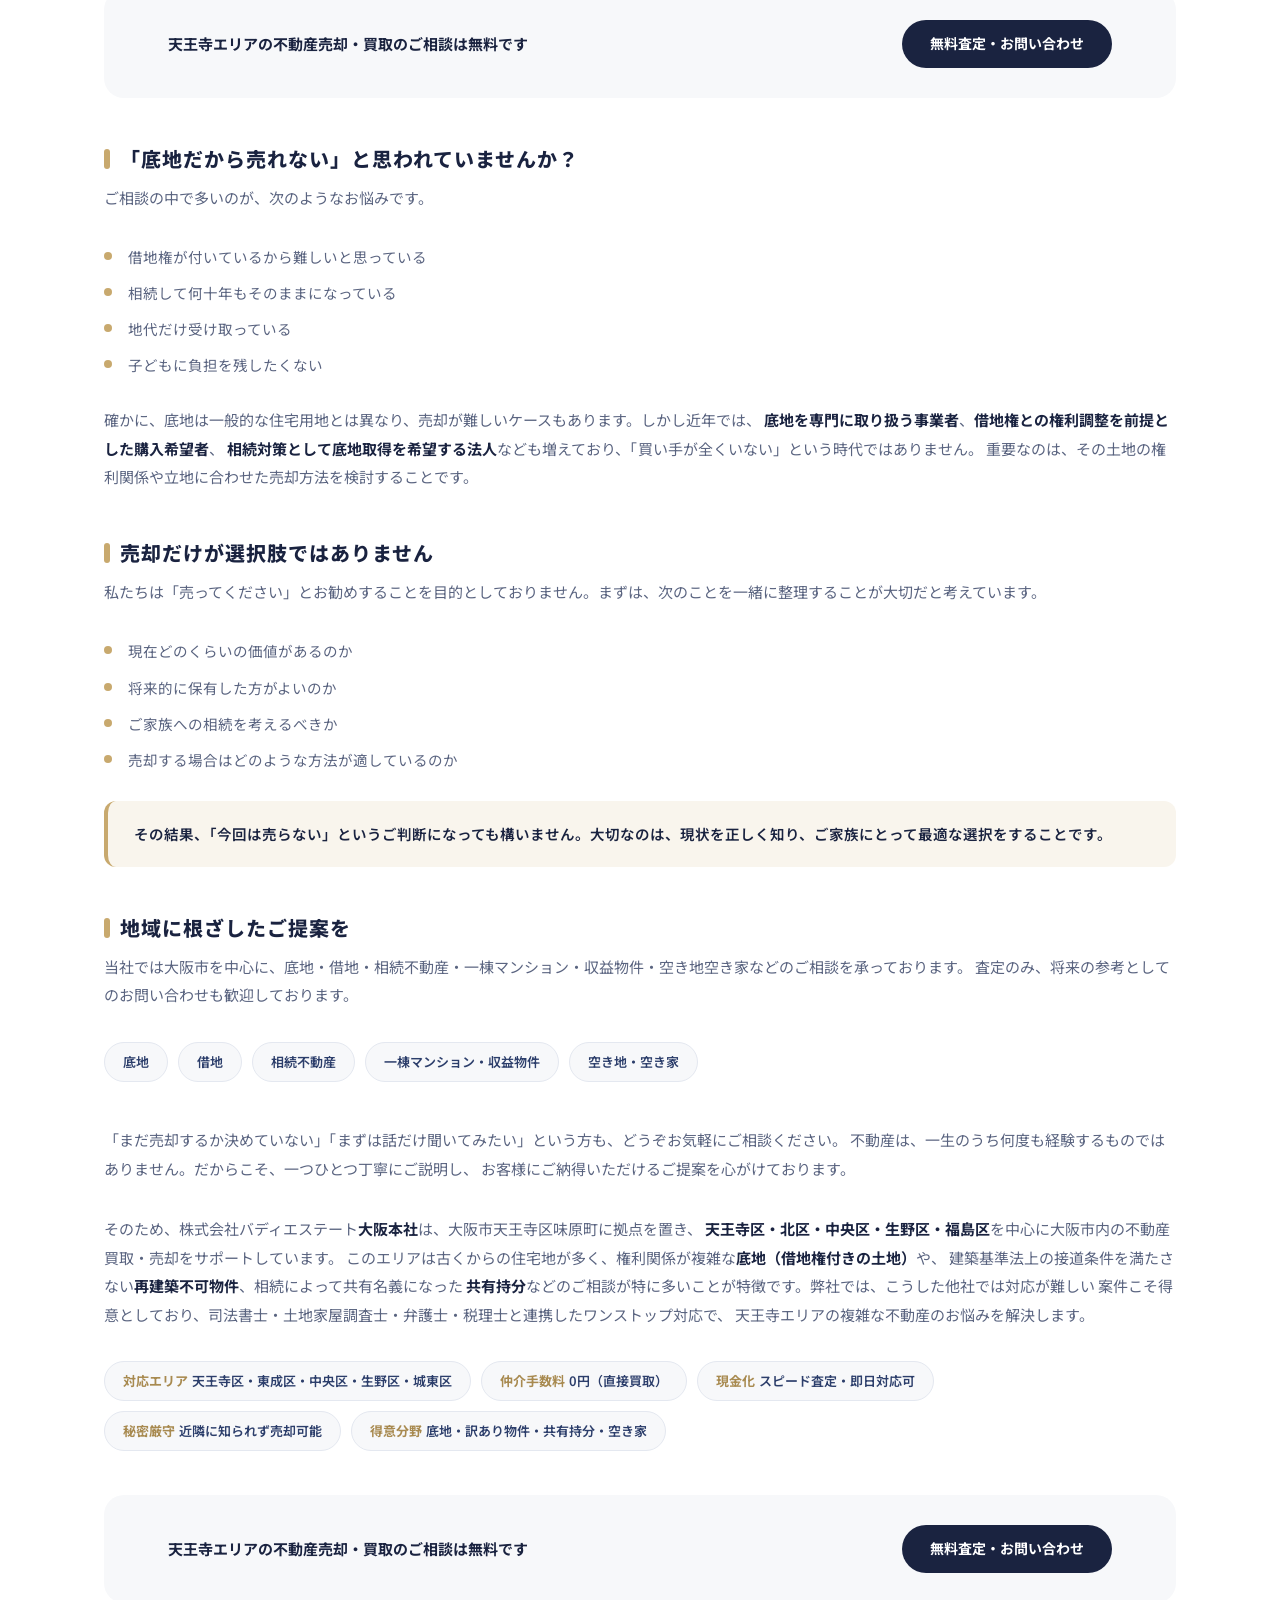
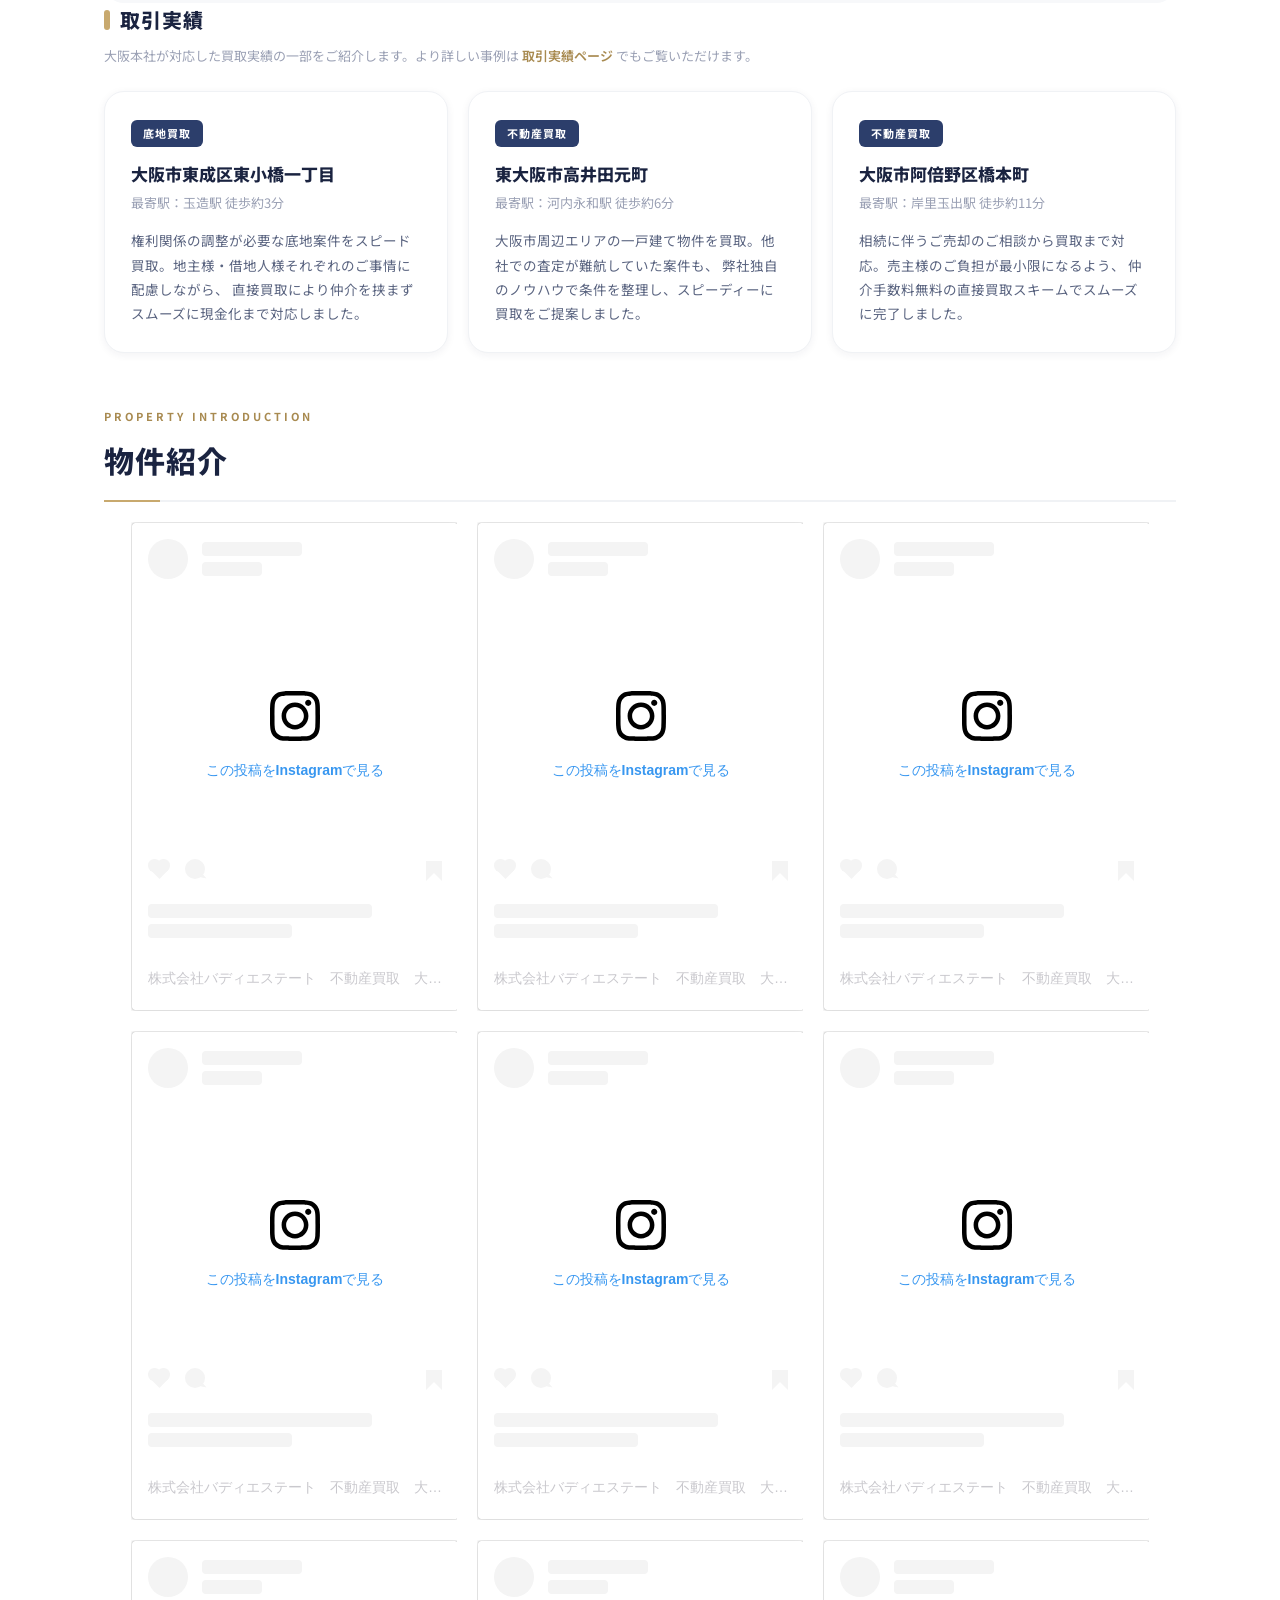
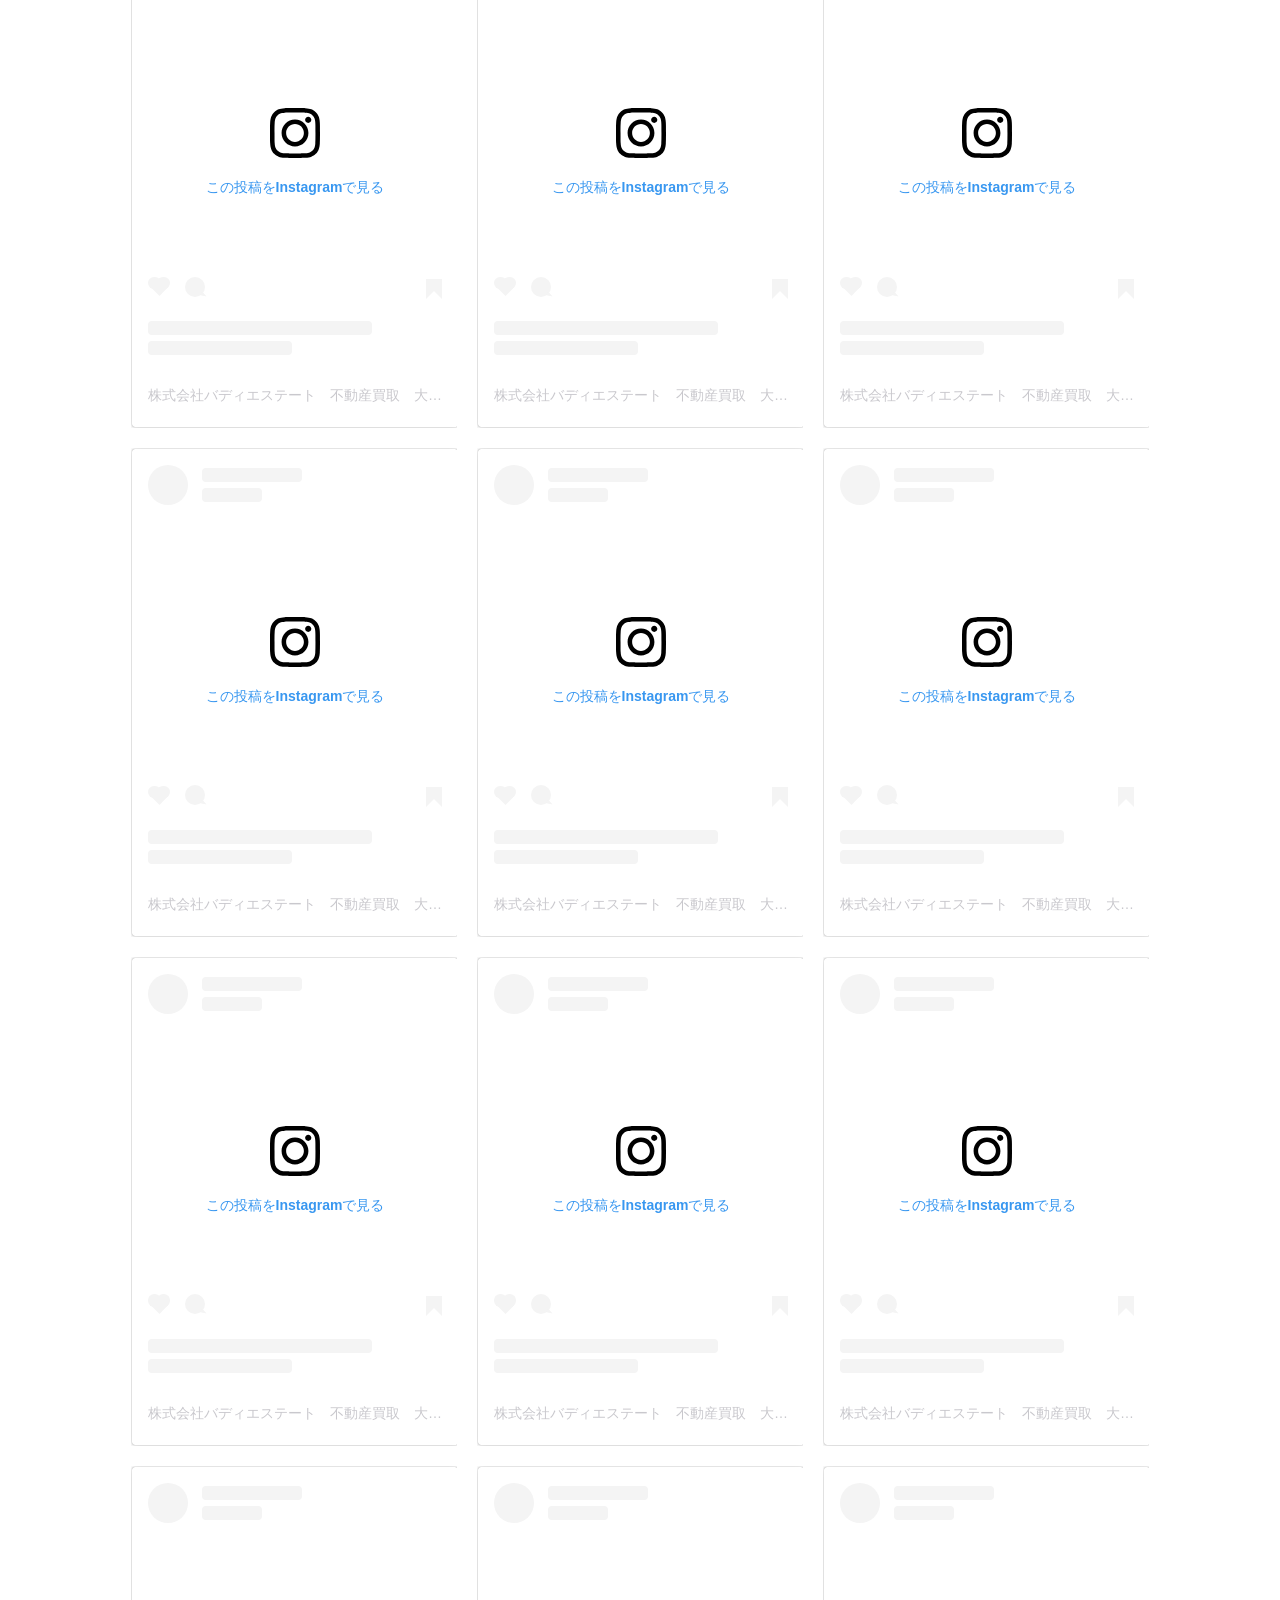
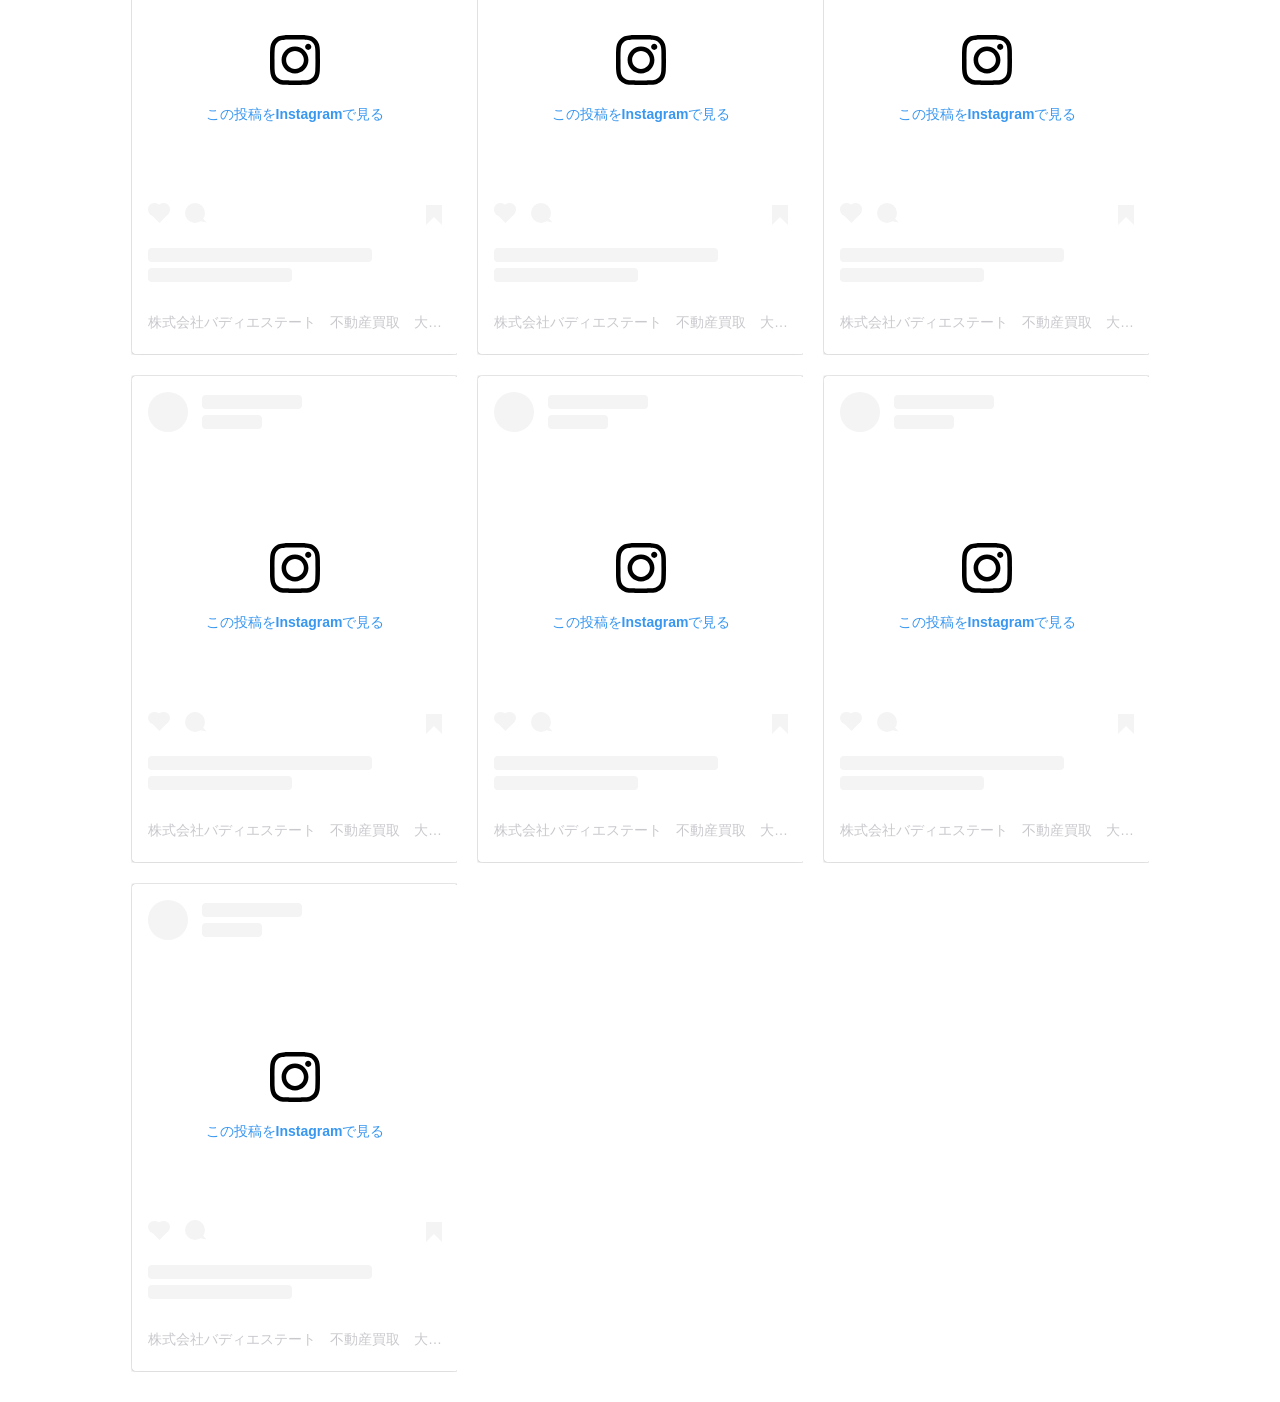
==== commit 929270dc: "Add files via upload" ====
--- a/osaka_tennoji.html
+++ b/osaka_tennoji.html
@@ -146,21 +146,29 @@
                         <span class="market-stat-note">令和8年地価公示・前年比</span>
                     </div>
                 </div>
-
+                <p class="refer">
+                    ※参考情報：<a href="https://www.pref.osaka.lg.jp/documents/7224/chikadayori102.pdf" target="_blank">大阪府
+                        地価だより_令和８年３月１８日発行</a>
+                </p>
                 <h3 class="case-subtitle">天王寺区は実需と資産性を兼ね備え、高い地価水準を維持しています</h3>
                 <p class="area-info-lead">
                     大阪市の中でも<strong>北区・中央区・天王寺区・福島区</strong>は住宅・商業ともに人気が高く、地価も高い水準を維持しています。
                     2026年の公示地価において、<strong>天王寺区</strong>は優れた住環境と文教地区としてのブランド力を背景に、住宅地・商業地ともに極めて堅調な上昇トレンドを示しています。
-                    その高い資産価値は公的な入札実績にも裏付けられており、大阪府有地売却（令和2年度一般競争入札）では、天王寺区六万体町の宅地（662.57㎡）が最低売却価格約9億6万円に対し、12者による激しい競合の末、約16億7,500万円（落札率約174%）で落札された過去があります。
+                    その高い資産価値は公的な入札実績にも裏付けられており、大阪府有地売却（令和2年度一般競争入札）では、天王寺区六万体町の宅地（662.57㎡）が最低売却価格約9億6万円に対し、12者による激しい競合の末、約<strong>16億7,500万円</strong>（落札率約174%）で落札された過去があります。
                     このように、中心部（中央区・北区）に匹敵する旺盛な開発需要が地価の下支えとなっており、今後の土地活用や投資エリアとしても不動産鑑定の観点から非常に高い期待が寄せられています。
-                    一方、<strong>生野区</strong>では中心部ほど急激ではありませんが、近隣の住宅需要を背景に地価は緩やかな上昇が続いており、堅実な土地活用が注目されています。
-                </p>
-                <p class="area-info-lead">
-                    ※参考情報：<a href="https://www.pref.osaka.lg.jp/documents/7224/chikadayori102.pdf" target="_blank">大阪府
-                        地価だより_令和８年３月１８日発行</a>
-                    、 <a href="https://www.pref.osaka.lg.jp/o050050/kanzai/baikyakutou/r02_kekka.html"
-                        target="_blank">大阪府庁が公開した令和2年度第1回の入札結果</a>
-                </p>
+                    <v class="refer"> <br>※参考情報：<a
+                            href="https://www.pref.osaka.lg.jp/o050050/kanzai/baikyakutou/r02_kekka.html"
+                            target="_blank">大阪府庁が公開した令和2年度第1回の入札結果</a>
+                    </v>
+                </p>
+                <div class="supportimage">
+                    <img
+                        src="https://res.cloudinary.com/drjbzmxjo/image/upload/v1784342461/osaka-tennojiresize_ghzi4d.jpg">
+                </div>
+                <div class="area-cta">
+                    <span class="area-cta-text">天王寺エリアの不動産売却・買取のご相談は無料です</span>
+                    <a href="/QA/?type=seller" class="area-cta-btn">無料査定・お問い合わせ</a>
+                </div>
                 <h3 class="case-subtitle">「底地だから売れない」と思われていませんか？</h3>
                 <p class="area-info-lead">ご相談の中で多いのが、次のようなお悩みです。</p>
                 <ul class="insight-list">
@@ -192,14 +200,14 @@
 
                 <h3 class="case-subtitle">地域に根ざしたご提案を</h3>
                 <p class="area-info-lead">
-                    当社では大阪市を中心に、底地・借地・相続不動産・老朽化した建物・空き地空き家などのご相談を承っております。
+                    当社では大阪市を中心に、底地・借地・相続不動産・一棟マンション・収益物件・空き地空き家などのご相談を承っております。
                     査定のみ、将来の参考としてのお問い合わせも歓迎しております。
                 </p>
                 <div class="area-feature-list">
                     <span class="area-feature-chip">底地</span>
                     <span class="area-feature-chip">借地</span>
                     <span class="area-feature-chip">相続不動産</span>
-                    <span class="area-feature-chip">老朽化した建物</span>
+                    <span class="area-feature-chip">一棟マンション・収益物件</span>
                     <span class="area-feature-chip">空き地・空き家</span>
                 </div>
                 <p class="area-info-lead">
@@ -211,7 +219,7 @@
 
             <p class="area-info-lead">
                 そのため、株式会社バディエステート<strong>大阪本社</strong>は、大阪市天王寺区味原町に拠点を置き、
-                <strong>天王寺区・東成区・中央区・生野区・城東区</strong>を中心に大阪市内の不動産買取・売却をサポートしています。
+                <strong>天王寺区・北区・中央区・生野区・福島区</strong>を中心に大阪市内の不動産買取・売却をサポートしています。
                 このエリアは古くからの住宅地が多く、権利関係が複雑な<strong>底地（借地権付きの土地）</strong>や、
                 建築基準法上の接道条件を満たさない<strong>再建築不可物件</strong>、相続によって共有名義になった
                 <strong>共有持分</strong>などのご相談が特に多いことが特徴です。弊社では、こうした他社では対応が難しい
@@ -226,7 +234,10 @@
                 <span class="area-feature-chip"><strong>秘密厳守</strong>近隣に知られず売却可能</span>
                 <span class="area-feature-chip"><strong>得意分野</strong>底地・訳あり物件・共有持分・空き家</span>
             </div>
-
+            <div class="area-cta">
+                <span class="area-cta-text">天王寺エリアの不動産売却・買取のご相談は無料です</span>
+                <a href="/QA/?type=seller" class="area-cta-btn">無料査定・お問い合わせ</a>
+            </div>
             <!-- H3: 取引実績 -->
             <h3 class="case-subtitle">取引実績</h3>
             <p class="case-subtitle-note">
@@ -267,10 +278,6 @@
                 </article>
             </div>
 
-            <div class="area-cta">
-                <span class="area-cta-text">天王寺エリアの不動産売却・買取のご相談は無料です</span>
-                <a href="/QA/?type=seller" class="area-cta-btn">無料査定・お問い合わせ</a>
-            </div>
         </section>
 
         <!-- ============================================
--- a/branch.css
+++ b/branch.css
@@ -496,6 +496,36 @@
 
 }
 
+.refer {
+    color: var(--color-navy-mid);
+    font-size: small;
+    margin-bottom: 25px;
+}
+
+.refer a {
+    color: rgb(2, 2, 97, 0.8);
+    font-size: x-small;
+}
+
+.refer a:hover {
+    color: rgba(67, 67, 248, 0.8);
+}
+
+.supportimage {
+    width: 100%;
+    max-width: 1500px;
+    height: auto;
+    overflow: hidden;
+    display: inline-block;
+}
+
+.supportimage img {
+    width: 100%;
+    height: 100%;
+    object-fit: contain;
+    display: block;
+}
+
 /* ===== 取引実績 (Case highlights) ===== */
 .case-subtitle {
     font-size: 20px;
